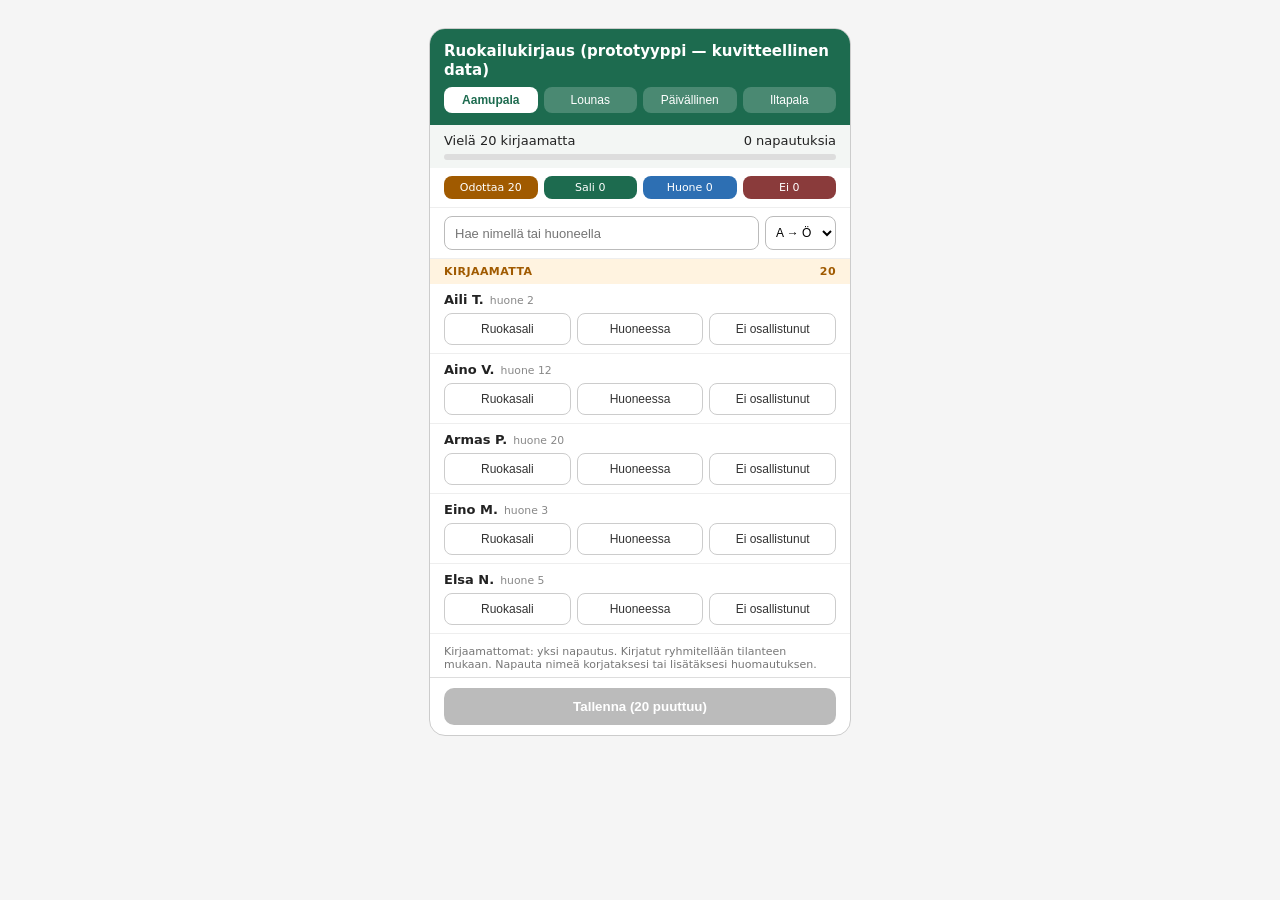
==== prototyyppi.html @ 1787d497 "Add interactive meal-recording prototype (fictional data)" ====
<!DOCTYPE html>
<html lang="fi">
<head>
<meta charset="UTF-8">
<meta name="viewport" content="width=device-width, initial-scale=1.0">
<title>Ruokailukirjaus – prototyyppi</title>
<style>
.w{font-family:system-ui,sans-serif;max-width:420px;margin:0 auto;border:1px solid #ccc;border-radius:16px;overflow:hidden;background:#fff;color:#222}
body{background:#f5f5f5;padding:20px}
.h{background:#1d6b4f;color:#fff;padding:12px 14px}
.h b{font-size:15px}
.tabs{display:flex;gap:6px;margin-top:8px}
.tabs button{flex:1;border:0;border-radius:8px;padding:6px 2px;font-size:12px;background:rgba(255,255,255,.2);color:#fff;cursor:pointer}
.tabs button.a{background:#fff;color:#1d6b4f;font-weight:600}
.bar{padding:8px 14px;background:#f3f6f4;font-size:13px}
.bar .t{display:flex;justify-content:space-between}
.pb{height:6px;background:#ddd;margin-top:6px;border-radius:3px;overflow:hidden}
.pb i{display:block;height:100%;background:#1d6b4f;width:0;transition:width .3s}
.sum{display:flex;gap:6px;padding:8px 14px;font-size:11px;border-bottom:1px solid #eee}
.sum div{flex:1;border-radius:8px;padding:5px 2px;text-align:center;color:#fff}
.c0{background:#a05a00}.c1{background:#1d6b4f}.c2{background:#2d6fb3}.c3{background:#8a3b3b}
.tools{display:flex;gap:6px;padding:8px 14px;border-bottom:1px solid #eee}
.tools input{flex:1;min-width:0;padding:8px 10px;border:1px solid #bbb;border-radius:8px;font-size:13px}
.tools select{padding:8px 6px;border:1px solid #bbb;border-radius:8px;font-size:12px;background:#fff}
.list{max-height:380px;overflow:auto}
.sec{padding:6px 14px;font-size:11px;font-weight:700;letter-spacing:.04em;text-transform:uppercase;display:flex;justify-content:space-between;cursor:pointer}
.sec.u{background:#fff3e0;color:#a05a00;cursor:default}
.g1{background:#e6f2ec;color:#1d6b4f}.g2{background:#e5eef8;color:#2d6fb3}.g3{background:#f6e6e6;color:#8a3b3b}
.r{padding:8px 14px;border-bottom:1px solid #eee}
.r.flash{background:#e3f4ea}
.r .n{font-size:13px;font-weight:600;display:flex;justify-content:space-between}
.r .n small{font-weight:400;color:#888;margin-left:6px}
.b{display:flex;gap:6px;margin-top:6px}
.b button{flex:1;padding:8px 2px;font-size:12px;border:1px solid #ccc;background:#fff;color:#333;border-radius:8px;cursor:pointer}
.b button.s1{background:#1d6b4f;color:#fff;border-color:#1d6b4f}
.b button.s2{background:#2d6fb3;color:#fff;border-color:#2d6fb3}
.b button.s3{background:#8a3b3b;color:#fff;border-color:#8a3b3b}
.d{padding:7px 14px;border-bottom:1px solid #f0f0f0;font-size:13px;cursor:pointer;display:flex;justify-content:space-between;align-items:center}
.d small{color:#999;margin-left:6px}
.d .m{font-size:11px;color:#999}
.x{padding:6px 14px 10px;background:#fafafa;border-bottom:1px solid #eee}
.x input{width:100%;box-sizing:border-box;margin-top:6px;padding:7px 9px;border:1px solid #bbb;border-radius:8px;font-size:12px}
.f{padding:10px 14px;border-top:1px solid #ddd}
.f button{width:100%;padding:11px;border:0;border-radius:10px;background:#1d6b4f;color:#fff;font-weight:600;cursor:pointer}
.f button:disabled{background:#bbb;cursor:not-allowed}
.info{font-size:11px;color:#777;padding:6px 14px}
.empty{padding:10px 14px;font-size:12px;color:#888}
</style>
</head>
<body>
<div class="w">
<div class="h"><b>Ruokailukirjaus (prototyyppi — kuvitteellinen data)</b><div class="tabs" id="tabs"></div></div>
<div class="bar"><div class="t"><span id="cnt"></span><span id="taps"></span></div><div class="pb"><i id="pb"></i></div></div>
<div class="sum" id="sum"></div>
<div class="tools">
<input id="q" placeholder="Hae nimellä tai huoneella" autocomplete="off">
<select id="sort"><option value="az">A → Ö</option><option value="za">Ö → A</option><option value="room">Huone</option></select>
</div>
<div class="list" id="list"></div>
<div class="info">Kirjaamattomat: yksi napautus. Kirjatut ryhmitellään tilanteen mukaan. Napauta nimeä korjataksesi tai lisätäksesi huomautuksen.</div>
<div class="f"><button id="ok" disabled></button></div>
</div>
<script>
const raw=[["Aino V.",12],["Eino M.",3],["Helmi J.",18],["Toivo K.",7],["Lempi H.",1],["Väinö S.",15],["Siiri L.",9],["Armas P.",20],["Elsa N.",5],["Onni R.",11],["Aili T.",2],["Kalle O.",14],["Martta E.",8],["Urho A.",17],["Impi B.",4],["Paavo D.",19],["Hilja F.",6],["Veikko G.",13],["Saima I.",10],["Tauno Y.",16]];
const meals=["Aamupala","Lounas","Päivällinen","Iltapala"];
const lab={1:"Ruokasali",2:"Huoneessa",3:"Ei osallistunut"};
let meal=0,taps=0,st={},flash={},note={},tm={},openId=null,fold={1:false,2:false,3:false};
const q=document.getElementById('q'),sel=document.getElementById('sort');
const key=i=>meal+'_'+i;
function cmp(a,b){const m=sel.value;if(m==='room')return raw[a][1]-raw[b][1];const r=raw[a][0].localeCompare(raw[b][0],'fi');return m==='za'?-r:r}
function now(){const d=new Date();return String(d.getHours()).padStart(2,'0')+':'+String(d.getMinutes()).padStart(2,'0')}
function btns(i){const s=st[key(i)]||0;return `<div class="b">`+[1,2,3].map(v=>`<button class="${s==v?'s'+v:''}" data-i="${i}" data-s="${v}">${lab[v]}</button>`).join('')+`</div>`}
function render(){
 document.getElementById('tabs').innerHTML=meals.map((m,i)=>`<button class="${i==meal?'a':''}" data-m="${i}">${m}</button>`).join('');
 const term=q.value.trim().toLowerCase();
 const f=i=>!term||raw[i][0].toLowerCase().includes(term)||String(raw[i][1])===term;
 const un=[],g={1:[],2:[],3:[]};
 raw.forEach((_,i)=>{const s=st[key(i)];if(s&&!flash[key(i)])g[s].push(i);else un.push(i)});
 const total=raw.length,done=g[1].length+g[2].length+g[3].length;
 let h=`<div class="sec u"><span>Kirjaamatta</span><span>${un.length}</span></div>`;
 const uv=un.filter(f).sort(cmp);
 h+=uv.length?uv.map(i=>`<div class="r${flash[key(i)]?' flash':''}"><div class="n"><div>${raw[i][0]}<small>huone ${raw[i][1]}</small></div></div>${btns(i)}</div>`).join(''):`<div class="empty">${term?'Ei hakutulosta kirjaamattomissa.':'Kaikki kirjattu.'}</div>`;
 [1,2,3].forEach(s=>{
  h+=`<div class="sec g${s}" data-fold="${s}"><span>${lab[s]} (${g[s].length})</span><span>${fold[s]?'▸':'▾'}</span></div>`;
  if(fold[s])return;
  const v=g[s].filter(f).sort(cmp);
  if(!v.length){h+=`<div class="empty">${term?'Ei hakutulosta.':'Ei kirjauksia.'}</div>`;return}
  v.forEach(i=>{
   const k=key(i);
   h+=`<div class="d" data-open="${i}"><span>${raw[i][0]}<small>huone ${raw[i][1]}</small></span><span class="m">${note[k]?'✎ ':''}${tm[k]||''}</span></div>`;
   if(openId===i)h+=`<div class="x">${btns(i)}<input data-note="${i}" value="${(note[k]||'').replace(/"/g,'&quot;')}" placeholder="Huomautus (ruokahalu, nielemisvaikeudet...)"></div>`;
  });
 });
 const act=document.activeElement&&document.activeElement.dataset&&document.activeElement.dataset.note;
 if(act===undefined){const L=document.getElementById('list');const sc=L.scrollTop;L.innerHTML=h;L.scrollTop=sc}
 document.getElementById('cnt').textContent=un.length?`Vielä ${un.length} kirjaamatta`:'Kaikki kirjattu';
 document.getElementById('taps').textContent=taps+' napautuksia';
 document.getElementById('pb').style.width=(done/total*100)+'%';
 document.getElementById('sum').innerHTML=`<div class="c0">Odottaa ${un.length}</div><div class="c1">Sali ${g[1].length}</div><div class="c2">Huone ${g[2].length}</div><div class="c3">Ei ${g[3].length}</div>`;
 const ok=document.getElementById('ok');ok.disabled=un.length>0;
 ok.textContent=un.length?`Tallenna (${un.length} puuttuu)`:'Tallenna 20 asukkaan kirjaukset';
}
q.addEventListener('input',render);
sel.addEventListener('change',render);
document.addEventListener('input',e=>{if(e.target.dataset&&e.target.dataset.note!==undefined){note[key(+e.target.dataset.note)]=e.target.value}});
document.addEventListener('click',e=>{
 const t=e.target.closest('[data-m],[data-s],[data-fold],[data-open],#ok');
 if(!t)return;
 if(t.dataset.m!==undefined){meal=+t.dataset.m;taps=0;openId=null;render()}
 else if(t.dataset.s){
  const i=+t.dataset.i,k=key(i),was=st[k];
  st[k]=+t.dataset.s;tm[k]=now();taps++;
  if(!was){flash[k]=1;q.value='';render();setTimeout(()=>{delete flash[k];render()},600)}
  else{render()}
 }
 else if(t.dataset.fold){fold[t.dataset.fold]=!fold[t.dataset.fold];render()}
 else if(t.dataset.open!==undefined){const i=+t.dataset.open;openId=openId===i?null:i;render()}
 else if(t.id=='ok'&&!t.disabled){alert('Taustalla luodaan 20 itsenäistä kirjausta. Napautuksia: '+taps)}
});
render();
</script>
</body>
</html>
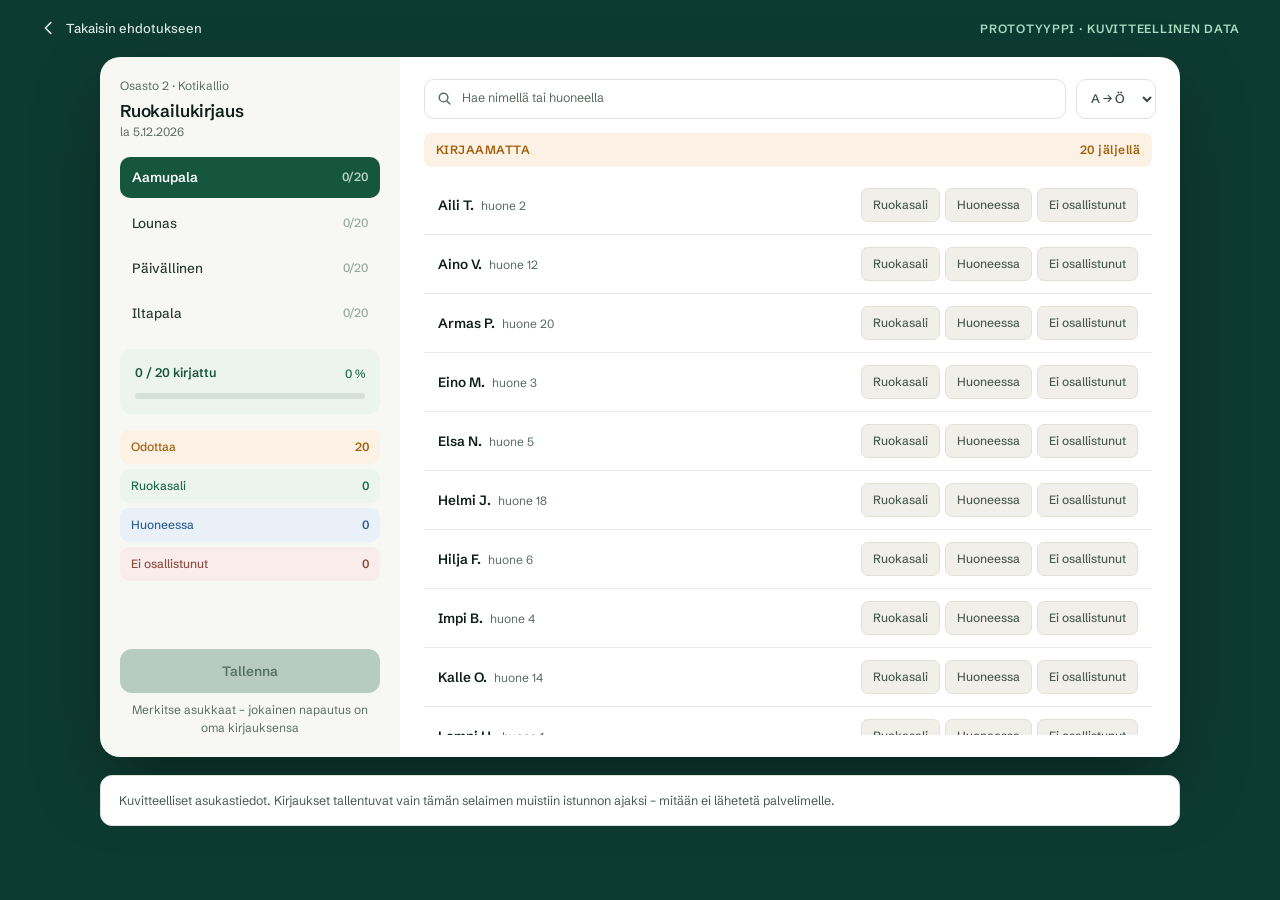
==== commit 49a695b7: "Uusi ulkoasu ja toimiva prototyyppi Koko ehdotussivu rakennettu uudelleen: tumma hero tuotekortilla," ====
--- a/prototyyppi.html
+++ b/prototyyppi.html
@@ -1,123 +1,36 @@
 <!DOCTYPE html>
 <html lang="fi">
 <head>
-<meta charset="UTF-8">
-<meta name="viewport" content="width=device-width, initial-scale=1.0">
+<meta charset="utf-8">
+<meta name="viewport" content="width=device-width, initial-scale=1">
 <title>Ruokailukirjaus – prototyyppi</title>
-<style>
-.w{font-family:system-ui,sans-serif;max-width:420px;margin:0 auto;border:1px solid #ccc;border-radius:16px;overflow:hidden;background:#fff;color:#222}
-body{background:#f5f5f5;padding:20px}
-.h{background:#1d6b4f;color:#fff;padding:12px 14px}
-.h b{font-size:15px}
-.tabs{display:flex;gap:6px;margin-top:8px}
-.tabs button{flex:1;border:0;border-radius:8px;padding:6px 2px;font-size:12px;background:rgba(255,255,255,.2);color:#fff;cursor:pointer}
-.tabs button.a{background:#fff;color:#1d6b4f;font-weight:600}
-.bar{padding:8px 14px;background:#f3f6f4;font-size:13px}
-.bar .t{display:flex;justify-content:space-between}
-.pb{height:6px;background:#ddd;margin-top:6px;border-radius:3px;overflow:hidden}
-.pb i{display:block;height:100%;background:#1d6b4f;width:0;transition:width .3s}
-.sum{display:flex;gap:6px;padding:8px 14px;font-size:11px;border-bottom:1px solid #eee}
-.sum div{flex:1;border-radius:8px;padding:5px 2px;text-align:center;color:#fff}
-.c0{background:#a05a00}.c1{background:#1d6b4f}.c2{background:#2d6fb3}.c3{background:#8a3b3b}
-.tools{display:flex;gap:6px;padding:8px 14px;border-bottom:1px solid #eee}
-.tools input{flex:1;min-width:0;padding:8px 10px;border:1px solid #bbb;border-radius:8px;font-size:13px}
-.tools select{padding:8px 6px;border:1px solid #bbb;border-radius:8px;font-size:12px;background:#fff}
-.list{max-height:380px;overflow:auto}
-.sec{padding:6px 14px;font-size:11px;font-weight:700;letter-spacing:.04em;text-transform:uppercase;display:flex;justify-content:space-between;cursor:pointer}
-.sec.u{background:#fff3e0;color:#a05a00;cursor:default}
-.g1{background:#e6f2ec;color:#1d6b4f}.g2{background:#e5eef8;color:#2d6fb3}.g3{background:#f6e6e6;color:#8a3b3b}
-.r{padding:8px 14px;border-bottom:1px solid #eee}
-.r.flash{background:#e3f4ea}
-.r .n{font-size:13px;font-weight:600;display:flex;justify-content:space-between}
-.r .n small{font-weight:400;color:#888;margin-left:6px}
-.b{display:flex;gap:6px;margin-top:6px}
-.b button{flex:1;padding:8px 2px;font-size:12px;border:1px solid #ccc;background:#fff;color:#333;border-radius:8px;cursor:pointer}
-.b button.s1{background:#1d6b4f;color:#fff;border-color:#1d6b4f}
-.b button.s2{background:#2d6fb3;color:#fff;border-color:#2d6fb3}
-.b button.s3{background:#8a3b3b;color:#fff;border-color:#8a3b3b}
-.d{padding:7px 14px;border-bottom:1px solid #f0f0f0;font-size:13px;cursor:pointer;display:flex;justify-content:space-between;align-items:center}
-.d small{color:#999;margin-left:6px}
-.d .m{font-size:11px;color:#999}
-.x{padding:6px 14px 10px;background:#fafafa;border-bottom:1px solid #eee}
-.x input{width:100%;box-sizing:border-box;margin-top:6px;padding:7px 9px;border:1px solid #bbb;border-radius:8px;font-size:12px}
-.f{padding:10px 14px;border-top:1px solid #ddd}
-.f button{width:100%;padding:11px;border:0;border-radius:10px;background:#1d6b4f;color:#fff;font-weight:600;cursor:pointer}
-.f button:disabled{background:#bbb;cursor:not-allowed}
-.info{font-size:11px;color:#777;padding:6px 14px}
-.empty{padding:10px 14px;font-size:12px;color:#888}
-</style>
+<meta name="description" content="Klikattava prototyyppi ruokailujen kirjaamisesta DomaCaressa. Kuvitteellinen data.">
+<meta name="robots" content="noindex">
+<meta name="color-scheme" content="light">
+<link rel="preconnect" href="https://fonts.googleapis.com">
+<link rel="preconnect" href="https://fonts.gstatic.com" crossorigin>
+<link href="https://fonts.googleapis.com/css2?family=Schibsted+Grotesk:wght@400..900&display=swap" rel="stylesheet">
+<link rel="stylesheet" href="assets/styles.css">
+<link rel="stylesheet" href="assets/proto.css">
 </head>
 <body>
-<div class="w">
-<div class="h"><b>Ruokailukirjaus (prototyyppi — kuvitteellinen data)</b><div class="tabs" id="tabs"></div></div>
-<div class="bar"><div class="t"><span id="cnt"></span><span id="taps"></span></div><div class="pb"><i id="pb"></i></div></div>
-<div class="sum" id="sum"></div>
-<div class="tools">
-<input id="q" placeholder="Hae nimellä tai huoneella" autocomplete="off">
-<select id="sort"><option value="az">A → Ö</option><option value="za">Ö → A</option><option value="room">Huone</option></select>
-</div>
-<div class="list" id="list"></div>
-<div class="info">Kirjaamattomat: yksi napautus. Kirjatut ryhmitellään tilanteen mukaan. Napauta nimeä korjataksesi tai lisätäksesi huomautuksen.</div>
-<div class="f"><button id="ok" disabled></button></div>
-</div>
-<script>
-const raw=[["Aino V.",12],["Eino M.",3],["Helmi J.",18],["Toivo K.",7],["Lempi H.",1],["Väinö S.",15],["Siiri L.",9],["Armas P.",20],["Elsa N.",5],["Onni R.",11],["Aili T.",2],["Kalle O.",14],["Martta E.",8],["Urho A.",17],["Impi B.",4],["Paavo D.",19],["Hilja F.",6],["Veikko G.",13],["Saima I.",10],["Tauno Y.",16]];
-const meals=["Aamupala","Lounas","Päivällinen","Iltapala"];
-const lab={1:"Ruokasali",2:"Huoneessa",3:"Ei osallistunut"};
-let meal=0,taps=0,st={},flash={},note={},tm={},openId=null,fold={1:false,2:false,3:false};
-const q=document.getElementById('q'),sel=document.getElementById('sort');
-const key=i=>meal+'_'+i;
-function cmp(a,b){const m=sel.value;if(m==='room')return raw[a][1]-raw[b][1];const r=raw[a][0].localeCompare(raw[b][0],'fi');return m==='za'?-r:r}
-function now(){const d=new Date();return String(d.getHours()).padStart(2,'0')+':'+String(d.getMinutes()).padStart(2,'0')}
-function btns(i){const s=st[key(i)]||0;return `<div class="b">`+[1,2,3].map(v=>`<button class="${s==v?'s'+v:''}" data-i="${i}" data-s="${v}">${lab[v]}</button>`).join('')+`</div>`}
-function render(){
- document.getElementById('tabs').innerHTML=meals.map((m,i)=>`<button class="${i==meal?'a':''}" data-m="${i}">${m}</button>`).join('');
- const term=q.value.trim().toLowerCase();
- const f=i=>!term||raw[i][0].toLowerCase().includes(term)||String(raw[i][1])===term;
- const un=[],g={1:[],2:[],3:[]};
- raw.forEach((_,i)=>{const s=st[key(i)];if(s&&!flash[key(i)])g[s].push(i);else un.push(i)});
- const total=raw.length,done=g[1].length+g[2].length+g[3].length;
- let h=`<div class="sec u"><span>Kirjaamatta</span><span>${un.length}</span></div>`;
- const uv=un.filter(f).sort(cmp);
- h+=uv.length?uv.map(i=>`<div class="r${flash[key(i)]?' flash':''}"><div class="n"><div>${raw[i][0]}<small>huone ${raw[i][1]}</small></div></div>${btns(i)}</div>`).join(''):`<div class="empty">${term?'Ei hakutulosta kirjaamattomissa.':'Kaikki kirjattu.'}</div>`;
- [1,2,3].forEach(s=>{
-  h+=`<div class="sec g${s}" data-fold="${s}"><span>${lab[s]} (${g[s].length})</span><span>${fold[s]?'▸':'▾'}</span></div>`;
-  if(fold[s])return;
-  const v=g[s].filter(f).sort(cmp);
-  if(!v.length){h+=`<div class="empty">${term?'Ei hakutulosta.':'Ei kirjauksia.'}</div>`;return}
-  v.forEach(i=>{
-   const k=key(i);
-   h+=`<div class="d" data-open="${i}"><span>${raw[i][0]}<small>huone ${raw[i][1]}</small></span><span class="m">${note[k]?'✎ ':''}${tm[k]||''}</span></div>`;
-   if(openId===i)h+=`<div class="x">${btns(i)}<input data-note="${i}" value="${(note[k]||'').replace(/"/g,'&quot;')}" placeholder="Huomautus (ruokahalu, nielemisvaikeudet...)"></div>`;
-  });
- });
- const act=document.activeElement&&document.activeElement.dataset&&document.activeElement.dataset.note;
- if(act===undefined){const L=document.getElementById('list');const sc=L.scrollTop;L.innerHTML=h;L.scrollTop=sc}
- document.getElementById('cnt').textContent=un.length?`Vielä ${un.length} kirjaamatta`:'Kaikki kirjattu';
- document.getElementById('taps').textContent=taps+' napautuksia';
- document.getElementById('pb').style.width=(done/total*100)+'%';
- document.getElementById('sum').innerHTML=`<div class="c0">Odottaa ${un.length}</div><div class="c1">Sali ${g[1].length}</div><div class="c2">Huone ${g[2].length}</div><div class="c3">Ei ${g[3].length}</div>`;
- const ok=document.getElementById('ok');ok.disabled=un.length>0;
- ok.textContent=un.length?`Tallenna (${un.length} puuttuu)`:'Tallenna 20 asukkaan kirjaukset';
-}
-q.addEventListener('input',render);
-sel.addEventListener('change',render);
-document.addEventListener('input',e=>{if(e.target.dataset&&e.target.dataset.note!==undefined){note[key(+e.target.dataset.note)]=e.target.value}});
-document.addEventListener('click',e=>{
- const t=e.target.closest('[data-m],[data-s],[data-fold],[data-open],#ok');
- if(!t)return;
- if(t.dataset.m!==undefined){meal=+t.dataset.m;taps=0;openId=null;render()}
- else if(t.dataset.s){
-  const i=+t.dataset.i,k=key(i),was=st[k];
-  st[k]=+t.dataset.s;tm[k]=now();taps++;
-  if(!was){flash[k]=1;q.value='';render();setTimeout(()=>{delete flash[k];render()},600)}
-  else{render()}
- }
- else if(t.dataset.fold){fold[t.dataset.fold]=!fold[t.dataset.fold];render()}
- else if(t.dataset.open!==undefined){const i=+t.dataset.open;openId=openId===i?null:i;render()}
- else if(t.id=='ok'&&!t.disabled){alert('Taustalla luodaan 20 itsenäistä kirjausta. Napautuksia: '+taps)}
-});
-render();
-</script>
+<header class="proto-top">
+  <a href="index.html">
+    <svg width="18" height="18" viewBox="0 0 20 20" fill="none" aria-hidden="true">
+      <path d="M12 4l-6 6 6 6" stroke="currentColor" stroke-width="1.7" stroke-linecap="round" stroke-linejoin="round"/>
+    </svg>
+    Takaisin ehdotukseen
+  </a>
+  <span class="tagline">PROTOTYYPPI · KUVITTEELLINEN DATA</span>
+</header>
+
+<main class="proto-main">
+  <div class="app" id="ruokailu-app">
+    <noscript><p style="padding:24px">Tämä prototyyppi vaatii JavaScriptin.</p></noscript>
+  </div>
+  <p class="proto-note">Kuvitteelliset asukastiedot. Kirjaukset tallentuvat vain tämän selaimen muistiin istunnon ajaksi – mitään ei lähetetä palvelimelle.</p>
+</main>
+
+<script src="assets/app.js" defer></script>
 </body>
 </html>
--- a/assets/styles.css
+++ b/assets/styles.css
@@ -0,0 +1,1185 @@
+/* ==========================================================================
+   DomaCare · Ruokailukirjaus — ehdotus
+   Design tokens + page styles
+   ========================================================================== */
+
+:root {
+  /* Brand — pine / clinical */
+  --pine-900: #0E3B31;
+  --pine-800: #124A3C;
+  --pine-700: #16563F;
+  --pine-500: #1D6B4F;
+
+  /* Surfaces */
+  --sand: #F1F3EE;
+  --paper: #FFFFFF;
+  --card-tint: #F7F8F4;
+
+  /* Ink */
+  --ink: #0F1E1A;
+  --body: #4A5A52;
+  --muted: #4E5F57;
+  --muted-2: #5A6B62;
+  --on-dark: #C6DCD0;
+  --on-dark-dim: #D5E6DC;
+
+  /* Lines */
+  --line: #DCE3DC;
+  --line-strong: #C9D3C9;
+
+  /* Semantic states */
+  --pending: #A25F0C;
+  --pending-bg: #FBF1E4;
+  --pending-line: #EFDDC4;
+  --salon: #1D6B4F;
+  --salon-bg: #EDF3EE;
+  --room: #2B6294;
+  --room-bg: #EAF0F7;
+  --none: #8C4A42;
+  --none-bg: #F8EDEA;
+
+  /* Type */
+  --display: "Schibsted Grotesk", -apple-system, BlinkMacSystemFont, "Segoe UI", Arial, sans-serif;
+  --text: var(--display);
+
+  /* Rhythm */
+  --gutter: clamp(20px, 8.33vw, 120px);
+  --section-y: clamp(56px, 6.11vw, 88px);
+}
+
+* { box-sizing: border-box; }
+
+html { -webkit-text-size-adjust: 100%; }
+
+body {
+  margin: 0;
+  background: var(--sand);
+  color: var(--ink);
+  font-family: var(--text);
+  font-size: 16px;
+  line-height: 1.6;
+  -webkit-font-smoothing: antialiased;
+}
+
+h1, h2, h3 { font-family: var(--display); margin: 0; letter-spacing: -0.01em; }
+
+p { margin: 0; }
+
+a { color: var(--pine-500); text-underline-offset: 3px; }
+
+:focus-visible {
+  outline: 2px solid var(--pine-500);
+  outline-offset: 3px;
+  border-radius: 4px;
+}
+
+.wrap {
+  width: 100%;
+  max-width: 1440px;
+  margin: 0 auto;
+  padding-left: var(--gutter);
+  padding-right: var(--gutter);
+}
+
+.skip-link {
+  position: absolute;
+  left: -9999px;
+  top: 0;
+  background: #fff;
+  color: var(--pine-700);
+  padding: 10px 16px;
+  z-index: 100;
+  border-radius: 0 0 8px 0;
+  font-weight: 600;
+}
+.skip-link:focus { left: 0; }
+
+/* ==========================================================================
+   Hero
+   ========================================================================== */
+
+.hero {
+  background: var(--pine-900);
+  padding: 36px 0 clamp(56px, 6vw, 88px);
+}
+
+.nav {
+  display: flex;
+  align-items: center;
+  justify-content: space-between;
+  gap: 16px 24px;
+  min-height: 56px;
+  flex-wrap: wrap;
+}
+
+.brand {
+  display: inline-flex;
+  align-items: center;
+  gap: 10px;
+  color: #DCE9E2;
+  font-size: 13px;
+  font-weight: 500;
+  text-decoration: none;
+  white-space: nowrap;
+}
+
+.brand svg { flex: none; }
+
+.nav-links {
+  display: flex;
+  align-items: center;
+  gap: 28px;
+}
+
+.nav-links a {
+  color: #BCD3C7;
+  font-size: 13px;
+  text-decoration: none;
+  transition: color .15s ease;
+}
+
+.nav-links a:hover,
+.nav-links a:focus-visible { color: #fff; }
+
+.pill {
+  display: inline-block;
+  padding: 7px 13px;
+  border-radius: 100px;
+  border: 1px solid rgba(255, 255, 255, .16);
+  background: rgba(255, 255, 255, .08);
+  color: #CFE0D8;
+  font-size: 11px;
+  font-weight: 500;
+  letter-spacing: .04em;
+  white-space: nowrap;
+}
+
+.hero-body {
+  display: grid;
+  grid-template-columns: minmax(0, 1fr) 400px;
+  gap: clamp(32px, 5vw, 76px);
+  align-items: center;
+  margin-top: clamp(36px, 5vw, 60px);
+}
+
+.hero-copy { display: flex; flex-direction: column; gap: 24px; max-width: 720px; min-width: 0; }
+
+.badge {
+  display: inline-block;
+  align-self: flex-start;
+  padding: 7px 13px;
+  border-radius: 100px;
+  border: 1px solid rgba(159, 216, 190, .45);
+  color: #C6DCD0;
+  font-size: 11px;
+  font-weight: 500;
+  letter-spacing: .06em;
+}
+
+.hero h1 {
+  font-size: clamp(34px, 4.03vw, 58px);
+  line-height: 1.07;
+  font-weight: 700;
+  color: #fff;
+}
+
+.hero .lead {
+  font-size: clamp(15px, 1.18vw, 17px);
+  line-height: 1.7;
+  color: #CFE2D8;
+  max-width: 600px;
+}
+
+.hero-meta {
+  display: grid;
+  grid-template-columns: repeat(3, minmax(0, 1fr));
+  width: 100%;
+  gap: 18px 32px;
+  padding-top: 22px;
+  border-top: 1px solid rgba(255, 255, 255, .14);
+}
+
+.hero-meta dt {
+  font-size: 11px;
+  font-weight: 500;
+  letter-spacing: .06em;
+  color: #9FC2AF;
+  margin-bottom: 5px;
+}
+
+.hero-meta dd {
+  margin: 0;
+  font-size: 13px;
+  font-weight: 600;
+  color: #E8F1EC;
+}
+
+.hero-meta dd span {
+  display: block;
+  font-size: 12px;
+  font-weight: 400;
+  color: #B4CEC2;
+  margin-top: 2px;
+}
+
+/* ---------- hero product card ---------- */
+
+.peek {
+  background: var(--paper);
+  border-radius: 18px;
+  padding: 22px;
+  display: flex;
+  flex-direction: column;
+  gap: 16px;
+  box-shadow: 0 26px 56px -12px rgba(4, 22, 17, .44);
+}
+
+.peek-head {
+  display: flex;
+  align-items: center;
+  justify-content: space-between;
+  gap: 12px;
+}
+
+.peek-title { font-family: var(--display); font-size: 16px; font-weight: 600; color: var(--ink); }
+.peek-sub { font-size: 12px; color: var(--muted); margin-top: 3px; }
+
+.peek-badge {
+  padding: 6px 11px;
+  border-radius: 100px;
+  background: var(--pending-bg);
+  color: var(--pending);
+  font-size: 12px;
+  font-weight: 600;
+  white-space: nowrap;
+}
+
+.peek-progress {
+  display: flex;
+  align-items: center;
+  justify-content: space-between;
+  padding: 11px 14px;
+  border-radius: 10px;
+  background: var(--salon-bg);
+  font-size: 12.5px;
+  font-weight: 600;
+  color: var(--pine-700);
+}
+
+.peek-progress span:last-child { font-weight: 500; color: var(--pine-500); }
+
+.peek-rule { height: 1px; background: #E4EAE3; }
+
+.peek-row { display: flex; flex-direction: column; gap: 9px; }
+
+.peek-name {
+  display: flex;
+  align-items: center;
+  justify-content: space-between;
+  font-size: 13.5px;
+  font-weight: 600;
+  color: var(--ink);
+}
+
+.peek-name small { font-size: 12px; font-weight: 400; color: var(--muted-2); }
+
+.peek-btns { display: flex; gap: 6px; }
+
+.peek-btns span {
+  flex: 1;
+  text-align: center;
+  padding: 8px 0;
+  border-radius: 8px;
+  background: #F1EFE9;
+  color: var(--body);
+  font-size: 12px;
+  font-weight: 500;
+}
+
+.peek-btns .is-on { background: var(--pine-700); color: #fff; font-weight: 600; }
+
+.peek-caption { font-size: 12px; line-height: 1.55; color: #5A7568; }
+
+/* ==========================================================================
+   Metrics band
+   ========================================================================== */
+
+.metrics {
+  display: grid;
+  grid-template-columns: repeat(4, minmax(0, 1fr));
+  gap: 1px;
+  background: var(--line);
+  margin-top: clamp(32px, 3.9vw, 56px);
+}
+
+.metric {
+  background: var(--sand);
+  padding: 26px;
+  display: flex;
+  flex-direction: column;
+  gap: 4px;
+}
+
+.metric b {
+  font-family: var(--display);
+  font-size: clamp(22px, 1.8vw, 26px);
+  font-weight: 700;
+  color: var(--pine-700);
+  line-height: 1.15;
+}
+
+.metric span { font-size: 12px; color: var(--muted); line-height: 1.45; }
+
+.metrics-note {
+  margin-top: 12px;
+  max-width: 760px;
+  font-size: 12px;
+  line-height: 1.6;
+  color: var(--muted-2);
+}
+
+/* ==========================================================================
+   Section shell
+   ========================================================================== */
+
+.section { padding: var(--section-y) var(--gutter); }
+
+/* The gutter lives on the section itself, so a tinted band is inset from its
+   own edge; the wrapper keeps the same 1200px measure it had via its padding. */
+.section > .wrap {
+  max-width: 1200px;
+  padding-left: 0;
+  padding-right: 0;
+}
+
+.section--paper { background: var(--paper); }
+.section--dark { background: var(--pine-900); }
+
+.section-head { display: flex; flex-direction: column; gap: 12px; }
+
+.eyebrow {
+  font-size: 11px;
+  font-weight: 600;
+  letter-spacing: .08em;
+  color: var(--pine-500);
+}
+
+.section--dark .eyebrow { color: #9ED3B6; }
+
+.section-head h2 {
+  font-size: clamp(26px, 2.64vw, 38px);
+  line-height: 1.16;
+  font-weight: 600;
+  color: var(--ink);
+  max-width: 820px;
+}
+
+.section--dark .section-head h2 { color: #fff; }
+
+.section-head .sub {
+  font-size: 15px;
+  line-height: 1.65;
+  color: var(--muted);
+  max-width: 760px;
+  margin-top: 2px;
+}
+
+.section--dark .section-head .sub { color: var(--on-dark); }
+
+.section-body { margin-top: clamp(24px, 2.5vw, 36px); }
+
+/* ==========================================================================
+   1 · Nykytila — steps + quote
+   ========================================================================== */
+
+.split {
+  display: grid;
+  grid-template-columns: minmax(0, 1fr) 400px;
+  gap: 40px;
+  align-items: start;
+}
+
+.steps { display: flex; flex-direction: column; gap: 10px; }
+
+.step {
+  display: flex;
+  align-items: center;
+  gap: 14px;
+  padding: 16px 18px;
+  background: var(--paper);
+  border: 1px solid var(--line);
+  border-radius: 12px;
+}
+
+.step-n {
+  flex: none;
+  width: 28px;
+  height: 28px;
+  display: grid;
+  place-items: center;
+  border-radius: 9px;
+  background: var(--salon-bg);
+  color: var(--pine-700);
+  font-size: 12.5px;
+  font-weight: 600;
+}
+
+.step:last-child .step-n { background: var(--pending-bg); color: var(--pending); }
+
+.step p { font-size: 14.5px; line-height: 1.5; color: #26332D; }
+
+.quote {
+  background: var(--pine-900);
+  border-radius: 16px;
+  padding: 28px;
+  display: flex;
+  flex-direction: column;
+  gap: 14px;
+}
+
+.quote blockquote {
+  margin: 0;
+  font-family: var(--display);
+  font-style: italic;
+  font-size: 19px;
+  line-height: 1.58;
+  color: #DCE9E2;
+}
+
+.quote figcaption { font-size: 12px; color: #B4CEC2; }
+
+.quote .quote-rule { height: 1px; background: rgba(255, 255, 255, .16); }
+
+.quote .quote-insight {
+  font-size: 12px;
+  line-height: 1.65;
+  color: #BFD6C9;
+}
+
+/* ==========================================================================
+   2 · Vaikutus — impact cards + callout
+   ========================================================================== */
+
+.cards3 {
+  display: grid;
+  grid-template-columns: repeat(3, minmax(0, 1fr));
+  gap: 16px;
+}
+
+.card {
+  background: var(--sand);
+  border-radius: 14px;
+  padding: 26px 24px;
+  display: flex;
+  flex-direction: column;
+  gap: 8px;
+}
+
+.card b {
+  font-family: var(--display);
+  font-size: 28px;
+  font-weight: 700;
+  line-height: 1.1;
+  color: var(--pine-700);
+}
+
+.card .card-long { font-size: 22px; color: var(--pending); }
+
+.card p { font-size: 13px; line-height: 1.6; color: var(--muted); }
+
+.callout {
+  margin-top: clamp(20px, 2.4vw, 24px);
+  background: var(--pending-bg);
+  border-radius: 12px;
+  padding: 24px 26px;
+  display: flex;
+  flex-direction: column;
+  gap: 7px;
+}
+
+.callout b {
+  font-size: 12px;
+  font-weight: 600;
+  letter-spacing: .06em;
+  color: var(--pending);
+}
+
+.callout p { font-size: 14.5px; line-height: 1.68; color: #4A3A28; max-width: 980px; }
+
+/* ==========================================================================
+   3 · Ehdotus — feature grid + reassurance bar
+   ========================================================================== */
+
+.features {
+  display: grid;
+  grid-template-columns: repeat(3, minmax(0, 1fr));
+  gap: 14px;
+}
+
+.feature {
+  background: var(--paper);
+  border: 1px solid var(--line);
+  border-radius: 14px;
+  padding: 24px 22px;
+  display: flex;
+  flex-direction: column;
+  gap: 12px;
+}
+
+.feature svg { color: var(--pine-700); }
+
+.feature h3 { font-size: 15px; font-weight: 600; color: var(--ink); line-height: 1.35; }
+
+.feature p { font-size: 13px; line-height: 1.6; color: var(--muted); }
+
+.holdbar {
+  display: flex;
+  align-items: center;
+  gap: 16px;
+  margin-top: clamp(20px, 2.4vw, 24px);
+  padding: 22px 24px;
+  background: var(--salon-bg);
+  border-radius: 12px;
+}
+
+.holdbar svg { flex: none; color: var(--pine-700); }
+
+.holdbar p { font-size: 14px; line-height: 1.62; color: #1B4735; }
+
+/* ==========================================================================
+   4 · Vertailu — before / after panels
+   ========================================================================== */
+
+.panels {
+  display: grid;
+  grid-template-columns: repeat(2, minmax(0, 1fr));
+  gap: 16px;
+}
+
+.panel {
+  border-radius: 16px;
+  padding: 26px;
+  display: flex;
+  flex-direction: column;
+  gap: 20px;
+}
+
+.panel--before { background: var(--pending-bg); border: 1px solid var(--pending-line); }
+.panel--after { background: var(--salon-bg); border: 1px solid #CFE6DC; }
+
+.panel-head {
+  display: flex;
+  align-items: baseline;
+  justify-content: space-between;
+  gap: 12px;
+  flex-wrap: wrap;
+}
+
+.panel-label { font-size: 11px; font-weight: 600; letter-spacing: .06em; }
+.panel--before .panel-label { color: var(--pending); }
+.panel--after .panel-label { color: var(--pine-500); }
+
+.panel-metric { font-family: var(--display); font-size: 13px; font-weight: 700; }
+.panel--before .panel-metric { color: #8A4E0A; }
+.panel--after .panel-metric { color: var(--pine-700); }
+
+.flow { display: flex; flex-wrap: wrap; align-items: center; gap: 6px; }
+
+.chip {
+  display: inline-flex;
+  align-items: center;
+  padding: 9px 11px;
+  border-radius: 9px;
+  font-size: 12.5px;
+  font-weight: 500;
+  white-space: nowrap;
+}
+
+.panel--before .chip { background: #fff; border: 1px solid var(--pending-line); color: #3B3226; }
+.panel--after .chip { background: #fff; border: 1px solid #CFE6DC; color: #23443A; }
+.panel--after .chip.is-lead { background: var(--pine-700); border-color: var(--pine-800); color: #fff; font-weight: 600; }
+.panel--after .chip.is-end { background: var(--pine-700); border-color: var(--pine-800); color: #fff; font-weight: 600; }
+
+.arrow { flex: none; color: #C09A6A; display: inline-flex; }
+.panel--after .arrow { color: #B4CEC2; }
+
+.panel p.panel-note { font-size: 12.5px; line-height: 1.68; }
+.panel--before p.panel-note { color: #6B5334; }
+.panel--after p.panel-note { color: #2A4A3E; }
+
+/* ==========================================================================
+   5 · Prototyyppi — live app
+   ========================================================================== */
+
+.section--dark .section-head { align-items: center; text-align: center; }
+.section--dark .section-head h2,
+.section--dark .section-head .sub { text-align: center; }
+.section--dark .section-head .sub { max-width: 620px; }
+
+.stage {
+  display: flex;
+  justify-content: center;
+  margin-top: clamp(24px, 2.6vw, 34px);
+}
+
+.app {
+  width: 100%;
+  max-width: 1080px;
+  height: 700px;
+  display: grid;
+  grid-template-columns: 300px minmax(0, 1fr);
+  border-radius: 20px;
+  overflow: hidden;
+  box-shadow: 0 30px 70px -14px rgba(2, 14, 11, .55);
+  font-size: 14px;
+  line-height: 1.5;
+  color: var(--ink);
+}
+
+/* ---------- app rail ---------- */
+
+.rail {
+  background: var(--card-tint);
+  padding: 20px;
+  display: flex;
+  flex-direction: column;
+  justify-content: space-between;
+  gap: 18px;
+  overflow-y: auto;
+}
+
+.rail-sub { font-size: 12px; color: var(--muted-2); }
+.rail-title { font-family: var(--display); font-size: 17px; font-weight: 600; margin: 3px 0 0; }
+.rail-date { font-size: 12px; color: var(--muted-2); }
+
+.rail-top { display: flex; flex-direction: column; gap: 16px; }
+
+.meals { display: flex; flex-direction: column; gap: 5px; }
+
+.meal {
+  display: flex;
+  align-items: center;
+  justify-content: space-between;
+  gap: 8px;
+  width: 100%;
+  padding: 10px 12px;
+  border: 0;
+  border-radius: 10px;
+  background: transparent;
+  font: inherit;
+  font-size: 13.5px;
+  font-weight: 500;
+  color: #2A3A33;
+  cursor: pointer;
+  text-align: left;
+  transition: background .12s ease;
+}
+
+.meal:hover { background: #F0EEE7; }
+
+.meal .meal-count { font-size: 12px; color: #9AA8A1; }
+
+.meal[aria-current="true"] {
+  background: var(--pine-700);
+  color: #fff;
+  font-weight: 600;
+}
+
+.meal[aria-current="true"] .meal-count { color: #B4D2C2; }
+
+.progress-block {
+  padding: 15px;
+  border-radius: 12px;
+  background: var(--salon-bg);
+  display: flex;
+  flex-direction: column;
+  gap: 10px;
+}
+
+.progress-line {
+  display: flex;
+  align-items: center;
+  justify-content: space-between;
+  font-size: 12.5px;
+  font-weight: 600;
+  color: var(--pine-700);
+}
+
+.progress-line span:last-child { font-size: 12px; font-weight: 500; color: var(--pine-500); }
+
+.bar { height: 6px; border-radius: 99px; background: #D5E1D8; overflow: hidden; }
+.bar > i {
+  display: block;
+  height: 100%;
+  width: 0;
+  border-radius: 99px;
+  background: var(--pine-500);
+  transition: width .22s ease;
+}
+
+.summary { display: flex; flex-direction: column; gap: 5px; }
+
+.summary-row {
+  display: flex;
+  align-items: center;
+  justify-content: space-between;
+  padding: 8px 11px;
+  border-radius: 9px;
+  font-size: 12px;
+  font-weight: 500;
+}
+
+.summary-row b { font-weight: 600; }
+.summary-row[data-s="pending"] { background: var(--pending-bg); color: var(--pending); }
+.summary-row[data-s="1"] { background: var(--salon-bg); color: var(--salon); }
+.summary-row[data-s="2"] { background: var(--room-bg); color: var(--room); }
+.summary-row[data-s="3"] { background: var(--none-bg); color: var(--none); }
+
+.save-block { display: flex; flex-direction: column; gap: 8px; }
+
+.save {
+  width: 100%;
+  height: 44px;
+  border: 0;
+  border-radius: 12px;
+  background: var(--pine-700);
+  color: #fff;
+  font: inherit;
+  font-size: 13.5px;
+  font-weight: 600;
+  cursor: pointer;
+  transition: background .12s ease;
+}
+
+.save:hover { background: var(--pine-800); }
+.save:disabled { background: #B6CCC0; color: #557067; cursor: not-allowed; }
+
+.save-caption { font-size: 12px; text-align: center; color: var(--muted-2); }
+
+/* ---------- app main ---------- */
+
+.main {
+  padding: 22px 24px;
+  display: flex;
+  flex-direction: column;
+  gap: 14px;
+  min-width: 0;
+  overflow: hidden;
+  background: #fff;
+}
+
+#app-list {
+  flex: 1;
+  min-height: 0;
+  overflow-y: auto;
+  overscroll-behavior: contain;
+  display: flex;
+  flex-direction: column;
+  gap: 10px;
+  padding-right: 4px;
+  scrollbar-width: thin;
+  scrollbar-color: #C9D3C9 transparent;
+}
+
+#app-list::-webkit-scrollbar { width: 8px; }
+#app-list::-webkit-scrollbar-thumb { background: #C9D3C9; border-radius: 99px; }
+#app-list::-webkit-scrollbar-track { background: transparent; }
+
+.toolbar { display: flex; gap: 10px; }
+
+.search {
+  flex: 1;
+  min-width: 0;
+  display: flex;
+  align-items: center;
+  gap: 8px;
+  height: 40px;
+  padding: 0 12px;
+  border: 1px solid var(--line);
+  border-radius: 10px;
+  background: #fff;
+}
+
+.search svg { flex: none; color: var(--muted-2); }
+
+.search input {
+  flex: 1;
+  min-width: 0;
+  border: 0;
+  outline: none;
+  font: inherit;
+  font-size: 12.5px;
+  color: var(--ink);
+  background: transparent;
+}
+
+.search input::placeholder { color: #5A6B62; }
+
+.sort {
+  height: 40px;
+  padding: 0 10px;
+  border: 1px solid var(--line);
+  border-radius: 10px;
+  background: #fff;
+  font: inherit;
+  font-size: 12.5px;
+  font-weight: 500;
+  color: #3B4A43;
+  cursor: pointer;
+}
+
+.group-bar {
+  display: flex;
+  align-items: center;
+  justify-content: space-between;
+  padding: 8px 12px;
+  border-radius: 8px;
+  font-size: 12px;
+  font-weight: 600;
+  letter-spacing: .04em;
+}
+
+.group-bar[data-s="pending"] { background: var(--pending-bg); color: var(--pending); }
+.group-bar[data-s="1"] { background: var(--salon-bg); color: var(--salon); }
+.group-bar[data-s="2"] { background: var(--room-bg); color: var(--room); }
+.group-bar[data-s="3"] { background: var(--none-bg); color: var(--none); }
+
+.list { display: flex; flex-direction: column; gap: 1px; }
+
+.row-pending {
+  display: flex;
+  align-items: center;
+  justify-content: space-between;
+  gap: 12px;
+  min-height: 58px;
+  padding: 8px 14px;
+  background: #fff;
+  border-bottom: 1px solid #E8EDE7;
+}
+
+.row-pending .who { display: flex; align-items: baseline; gap: 7px; min-width: 0; }
+.row-pending .who span { font-size: 13.5px; font-weight: 600; white-space: nowrap; overflow: hidden; text-overflow: ellipsis; }
+.row-pending .who small { font-size: 12px; font-weight: 400; color: #5A6B62; white-space: nowrap; }
+
+.state-btns { display: flex; gap: 5px; flex: none; }
+
+.state-btn {
+  padding: 7px 11px;
+  border: 1px solid #E3E0D7;
+  border-radius: 7px;
+  background: #F1EFE9;
+  font: inherit;
+  font-size: 12px;
+  font-weight: 500;
+  color: var(--body);
+  cursor: pointer;
+  white-space: nowrap;
+  transition: background .12s ease, border-color .12s ease;
+}
+
+.state-btn:hover { background: #E7E4DA; border-color: #D5D1C4; }
+.state-btn[aria-pressed="true"] { background: var(--pine-700); border-color: var(--pine-700); color: #fff; font-weight: 600; }
+.state-btn[data-v="2"][aria-pressed="true"] { background: var(--room); border-color: var(--room); }
+.state-btn[data-v="3"][aria-pressed="true"] { background: var(--none); border-color: var(--none); }
+
+.row-done {
+  display: flex;
+  align-items: center;
+  justify-content: space-between;
+  gap: 12px;
+  min-height: 44px;
+  padding: 5px 14px;
+  background: #fff;
+  border: 0;
+  border-bottom: 1px solid #E8EDE7;
+  width: 100%;
+  font: inherit;
+  text-align: left;
+  cursor: pointer;
+}
+
+.row-done:hover { background: #FBFAF6; }
+
+.row-done .who { display: flex; align-items: baseline; gap: 7px; min-width: 0; }
+.row-done .who span { font-size: 13px; font-weight: 600; }
+.row-done .who small { font-size: 12px; font-weight: 400; color: #5A6B62; }
+
+.row-done .meta { display: flex; align-items: center; gap: 9px; flex: none; }
+
+.tag {
+  padding: 5px 9px;
+  border-radius: 6px;
+  font-size: 11px;
+  font-weight: 600;
+}
+
+.tag[data-s="1"] { background: var(--salon-bg); color: var(--salon); }
+.tag[data-s="2"] { background: var(--room-bg); color: var(--room); }
+.tag[data-s="3"] { background: var(--none-bg); color: var(--none); }
+
+.row-done .time { font-size: 12px; color: #5A6B62; }
+.row-done .note-mark { font-size: 12px; color: var(--pine-500); }
+
+.note-editor {
+  display: flex;
+  flex-direction: column;
+  gap: 8px;
+  padding: 10px 14px 12px;
+  background: #FBFAF6;
+  border-bottom: 1px solid #E8EDE7;
+}
+
+.note-editor .state-btns { margin-bottom: 2px; }
+.note-editor .state-btn { padding: 6px 10px; font-size: 12px; }
+
+.note-editor label { font-size: 12px; font-weight: 600; color: var(--muted); letter-spacing: .04em; }
+
+.note-hint { font-size: 12px; line-height: 1.5; color: var(--muted-2); }
+
+.note-editor input,
+.note-editor textarea {
+  width: 100%;
+  padding: 8px 10px;
+  border: 1px solid var(--line-strong);
+  border-radius: 8px;
+  font: inherit;
+  font-size: 12px;
+  color: var(--ink);
+  background: #fff;
+  resize: vertical;
+}
+
+.empty {
+  padding: 14px;
+  font-size: 12.5px;
+  color: var(--muted-2);
+  background: #fff;
+  border-bottom: 1px solid #E8EDE7;
+}
+
+.toast {
+  position: fixed;
+  left: 50%;
+  bottom: 28px;
+  transform: translate(-50%, 12px);
+  background: var(--pine-900);
+  color: #fff;
+  padding: 13px 20px;
+  border-radius: 12px;
+  font-size: 13px;
+  box-shadow: 0 18px 40px -12px rgba(0, 0, 0, .5);
+  opacity: 0;
+  pointer-events: none;
+  transition: opacity .18s ease, transform .18s ease;
+  z-index: 50;
+}
+
+.toast[data-open="true"] { opacity: 1; transform: translate(-50%, 0); }
+
+.app-foot {
+  margin-top: 18px;
+  text-align: center;
+  font-size: 12.5px;
+  color: var(--on-dark-dim);
+}
+
+.app-foot a { color: #CFE0D8; }
+
+/* ==========================================================================
+   6 · Rajaus
+   ========================================================================== */
+
+.scope {
+  display: grid;
+  grid-template-columns: repeat(2, minmax(0, 1fr));
+  gap: 16px;
+}
+
+.scope-panel {
+  border-radius: 16px;
+  padding: 26px;
+  display: flex;
+  flex-direction: column;
+  gap: 16px;
+}
+
+.scope-panel--is { background: var(--paper); border: 1px solid var(--line); }
+.scope-panel--isnot { background: var(--pending-bg); }
+
+.scope-label { font-size: 11px; font-weight: 600; letter-spacing: .06em; }
+.scope-panel--is .scope-label { color: var(--pine-500); }
+.scope-panel--isnot .scope-label { color: var(--pending); }
+
+.scope-list { list-style: none; margin: 0; padding: 0; display: flex; flex-direction: column; gap: 12px; }
+
+.scope-list li {
+  position: relative;
+  padding-left: 24px;
+  font-size: 13.5px;
+  line-height: 1.62;
+}
+
+.scope-list li::before {
+  content: "";
+  position: absolute;
+  left: 0;
+  top: 8px;
+  width: 6px;
+  height: 6px;
+  border-radius: 50%;
+}
+
+.scope-panel--is .scope-list li { color: #3B4A43; }
+.scope-panel--is .scope-list li::before { background: var(--pine-500); }
+.scope-panel--isnot .scope-list li { color: #6B5334; }
+.scope-panel--isnot .scope-list li::before { background: #B5766B; }
+
+/* ==========================================================================
+   CTA + footer
+   ========================================================================== */
+
+.cta {
+  background: var(--pine-900);
+  border-radius: 20px;
+  padding: 40px 44px;
+  display: flex;
+  align-items: center;
+  justify-content: space-between;
+  gap: 48px;
+}
+
+.cta-copy { display: flex; flex-direction: column; gap: 12px; max-width: 640px; }
+
+.cta .eyebrow { color: #9ED3B6; }
+
+.cta h2 {
+  font-size: clamp(20px, 1.74vw, 25px);
+  line-height: 1.35;
+  font-weight: 600;
+  color: #fff;
+}
+
+.cta p { font-size: 13.5px; line-height: 1.62; color: var(--on-dark); }
+
+.cta-btn {
+  flex: none;
+  display: inline-block;
+  padding: 15px 26px;
+  border-radius: 12px;
+  background: #C9E3D4;
+  color: var(--pine-900);
+  font-size: 14px;
+  font-weight: 600;
+  text-decoration: none;
+  white-space: nowrap;
+  transition: background .15s ease;
+}
+
+.cta-btn:hover { background: #DCEDE3; }
+
+.footer {
+  padding: 44px 0 56px;
+}
+
+.footer-rule { height: 1px; background: var(--line); margin-bottom: 14px; }
+
+.footer-row {
+  display: flex;
+  align-items: center;
+  justify-content: space-between;
+  gap: 16px;
+  flex-wrap: wrap;
+  font-size: 12.5px;
+  color: #3B4A43;
+}
+
+.footer-row .trademark { font-size: 12px; color: var(--muted-2); font-weight: 400; }
+
+.footer-note {
+  margin-top: 14px;
+  max-width: 820px;
+  font-size: 12px;
+  line-height: 1.65;
+  color: var(--muted-2);
+}
+
+/* ==========================================================================
+   Responsive
+   ========================================================================== */
+
+@media (max-width: 1100px) {
+  .hero-body { grid-template-columns: minmax(0, 1fr); gap: 40px; }
+  .peek { max-width: 440px; }
+  .split { grid-template-columns: minmax(0, 1fr); }
+  .quote { max-width: 520px; }
+  .cards3, .features { grid-template-columns: repeat(2, minmax(0, 1fr)); }
+  .app { grid-template-columns: 260px minmax(0, 1fr); }
+}
+
+@media (max-width: 860px) {
+  .nav-links { display: none; }
+  .metrics { grid-template-columns: repeat(2, minmax(0, 1fr)); }
+  .panels, .scope { grid-template-columns: minmax(0, 1fr); }
+  .cta { flex-direction: column; align-items: flex-start; gap: 24px; padding: 32px 28px; }
+
+  /* App stacks: meals → list → save (save stays reachable at the bottom) */
+  .app {
+    display: flex;
+    flex-direction: column;
+    grid-template-columns: none;
+    height: auto;
+  }
+
+  .rail { display: contents; }
+
+  .rail-top {
+    order: 1;
+    padding: 18px 16px 16px;
+    background: var(--card-tint);
+    display: flex;
+    flex-direction: column;
+    gap: 14px;
+  }
+
+  .main { order: 2; padding: 18px 16px 14px; }
+
+  #app-list { max-height: 460px; overflow-y: auto; }
+
+  .save-block {
+    order: 3;
+    position: sticky;
+    bottom: 0;
+    padding: 12px 16px 14px;
+    background: var(--card-tint);
+    border-top: 1px solid var(--line);
+  }
+
+  .meals { flex-direction: row; overflow-x: auto; gap: 6px; padding-bottom: 2px; }
+  .meal { width: auto; flex: none; white-space: nowrap; gap: 6px; padding: 10px 9px; font-size: 12px; }
+  .meal .meal-count { display: none; }
+
+  .summary { flex-direction: row; flex-wrap: wrap; }
+  .summary-row { flex: 1 1 calc(50% - 5px); }
+
+  .row-pending { flex-direction: column; align-items: flex-start; gap: 8px; padding: 10px 14px; }
+  .state-btns { width: 100%; }
+  .state-btn { flex: 1; text-align: center; }
+}
+
+@media (max-width: 620px) {
+  .pill { display: none; }
+  .brand { font-size: 12px; }
+  .hero-meta { grid-template-columns: minmax(0, 1fr); gap: 16px; }
+  .cards3, .features { grid-template-columns: minmax(0, 1fr); }
+  .card-long { font-size: 20px; }
+  .holdbar { flex-direction: column; align-items: flex-start; gap: 10px; }
+  .row-done { flex-wrap: wrap; }
+  /* Kapealla näytöllä vaakaketju taittuisi niin, että nuoli jäisi yksin
+     rivin alkuun. Ketju luetaan silloin pystysuuntaisena. */
+  .flow { flex-direction: column; align-items: flex-start; gap: 6px; }
+  .flow .arrow { transform: rotate(90deg); margin-left: 8px; }
+}
+
+@media (prefers-reduced-motion: reduce) {
+  * { transition: none !important; animation: none !important; }
+}
--- a/assets/proto.css
+++ b/assets/proto.css
@@ -0,0 +1,68 @@
+/* ==========================================================================
+   Prototyyppi-sivu — oma tumma kehys, ei mitään muuta
+   ==========================================================================
+   Tämä tiedosto on tarkoituksella erillään styles.css:stä: prototyyppisivu on
+   oma sivunsa, ja sen tumma tausta on määritelty täällä eikä inline-tyylinä,
+   jotta taustan ja tekstin kontrasti on yhdestä paikasta luettavissa.
+   ========================================================================== */
+
+body {
+  background: var(--pine-900);
+  color: #fff;
+}
+
+.proto-top {
+  display: flex;
+  align-items: center;
+  justify-content: space-between;
+  gap: 16px;
+  padding: 18px clamp(16px, 4vw, 40px);
+  flex-wrap: wrap;
+  background: var(--pine-900);
+}
+
+.proto-top a {
+  display: inline-flex;
+  align-items: center;
+  gap: 8px;
+  color: #DCEBE3;          /* 10.1:1 on #0E3B31 */
+  font-size: 13px;
+  font-weight: 500;
+  text-decoration: none;
+}
+
+.proto-top a:hover { color: #fff; }
+
+.proto-top .tagline {
+  font-size: 12px;
+  letter-spacing: .06em;
+  color: #A9DCC1;          /* 7.9:1 on #0E3B31 */
+  font-weight: 600;
+}
+
+.proto-main {
+  padding: 0 clamp(12px, 3vw, 40px) 44px;
+  display: flex;
+  flex-direction: column;
+  align-items: center;
+  gap: 18px;
+}
+
+.proto-main .app { max-width: 1080px; }
+
+/* Huomiolaatikko on vaalea kortti tummalla sivulla: teksti saa täyden
+   kontrastin eikä kellu pelkän taustan varassa. */
+.proto-note {
+  width: 100%;
+  max-width: 1080px;
+  margin: 0;
+  padding: 14px 18px;
+  border-radius: 12px;
+  background: var(--paper);
+  border: 1px solid var(--line);
+  font-size: 12.5px;
+  line-height: 1.7;
+  color: var(--body);      /* 7.3:1 on #FFFFFF */
+}
+
+.proto-note a { color: var(--pine-700); font-weight: 500; }
